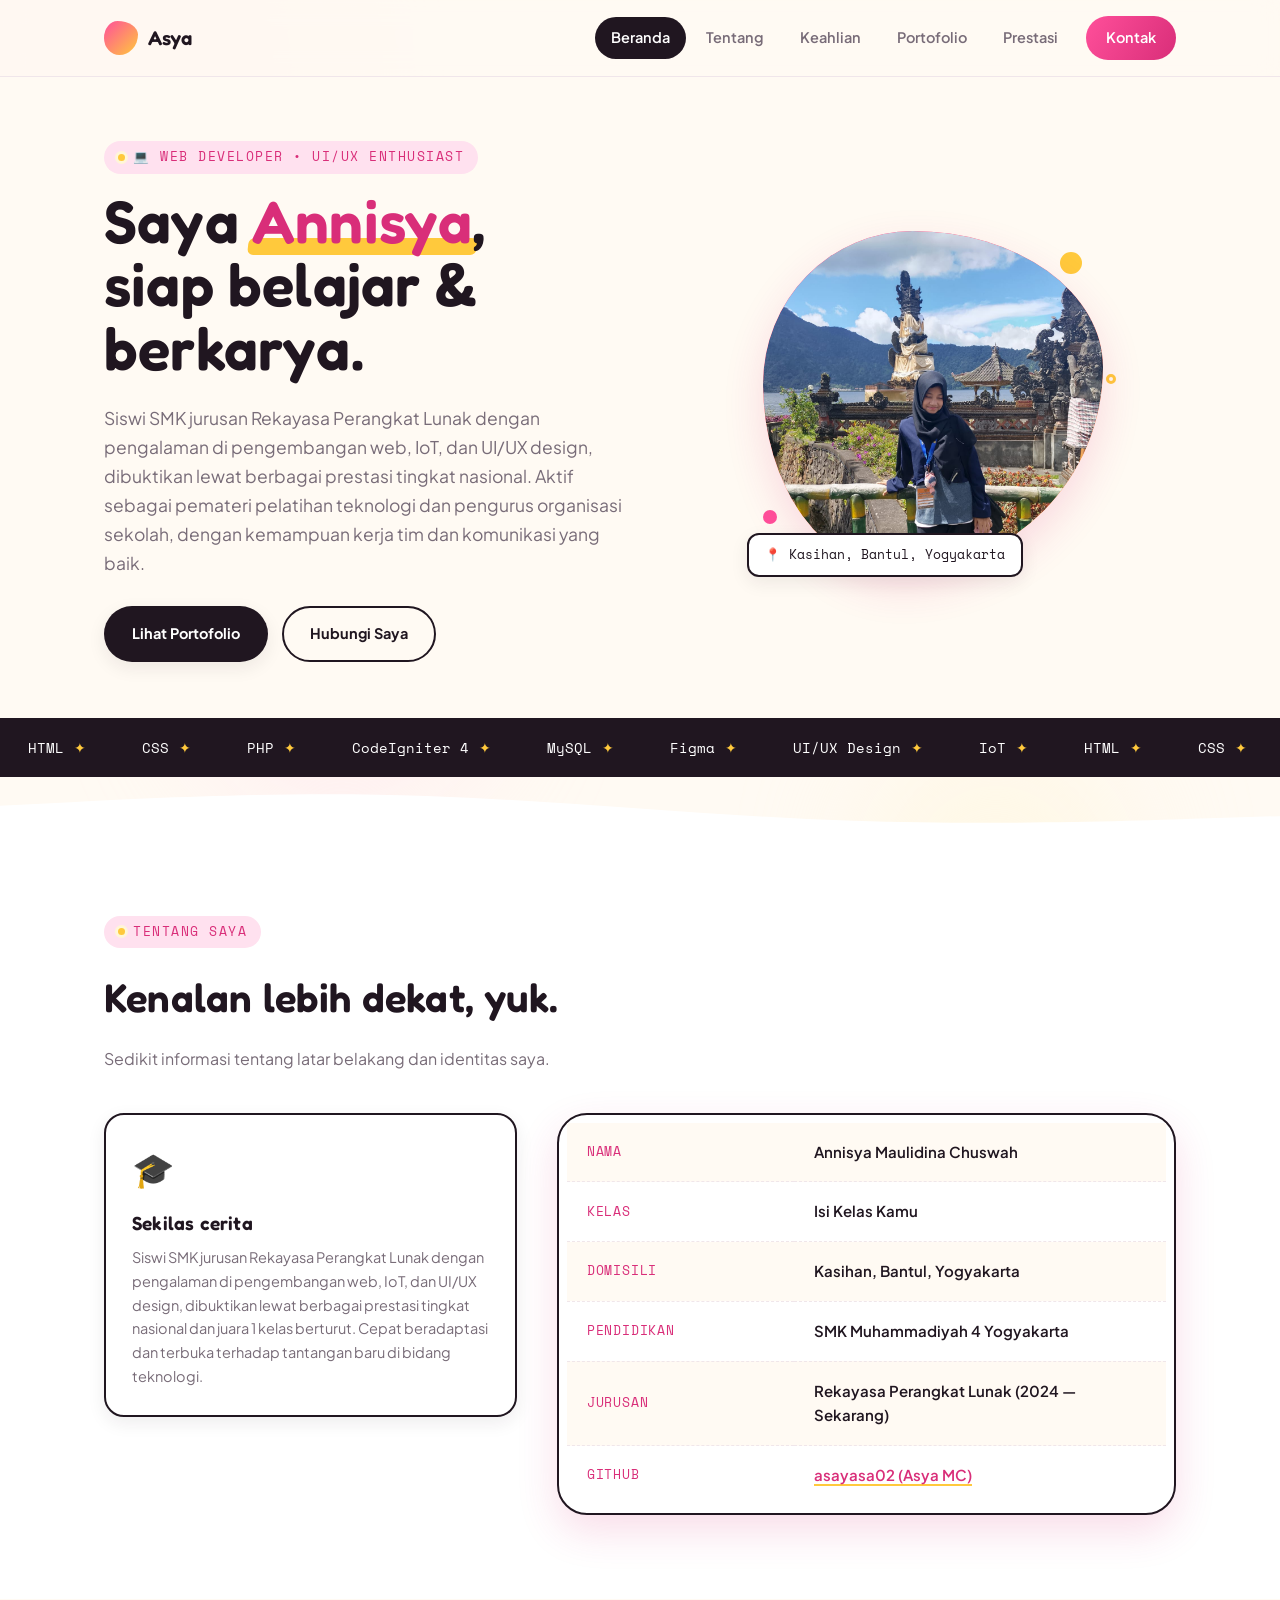
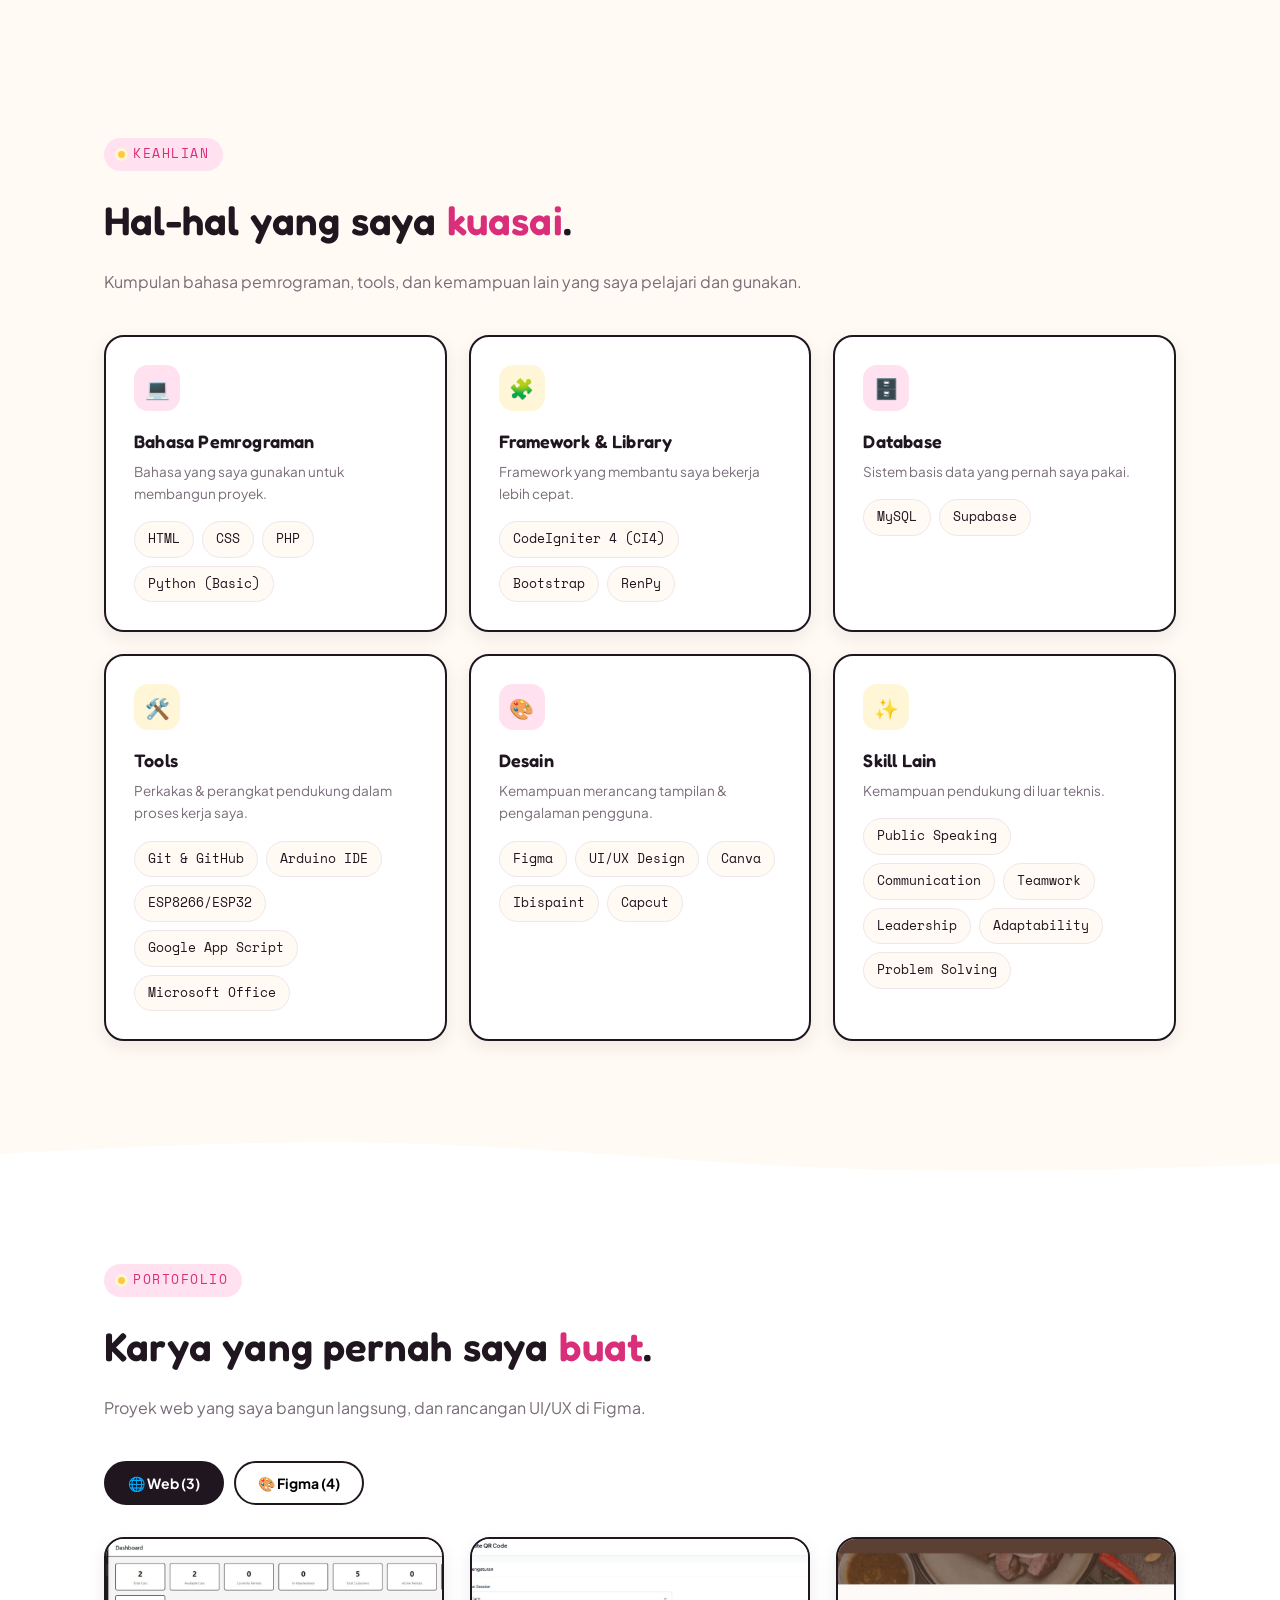
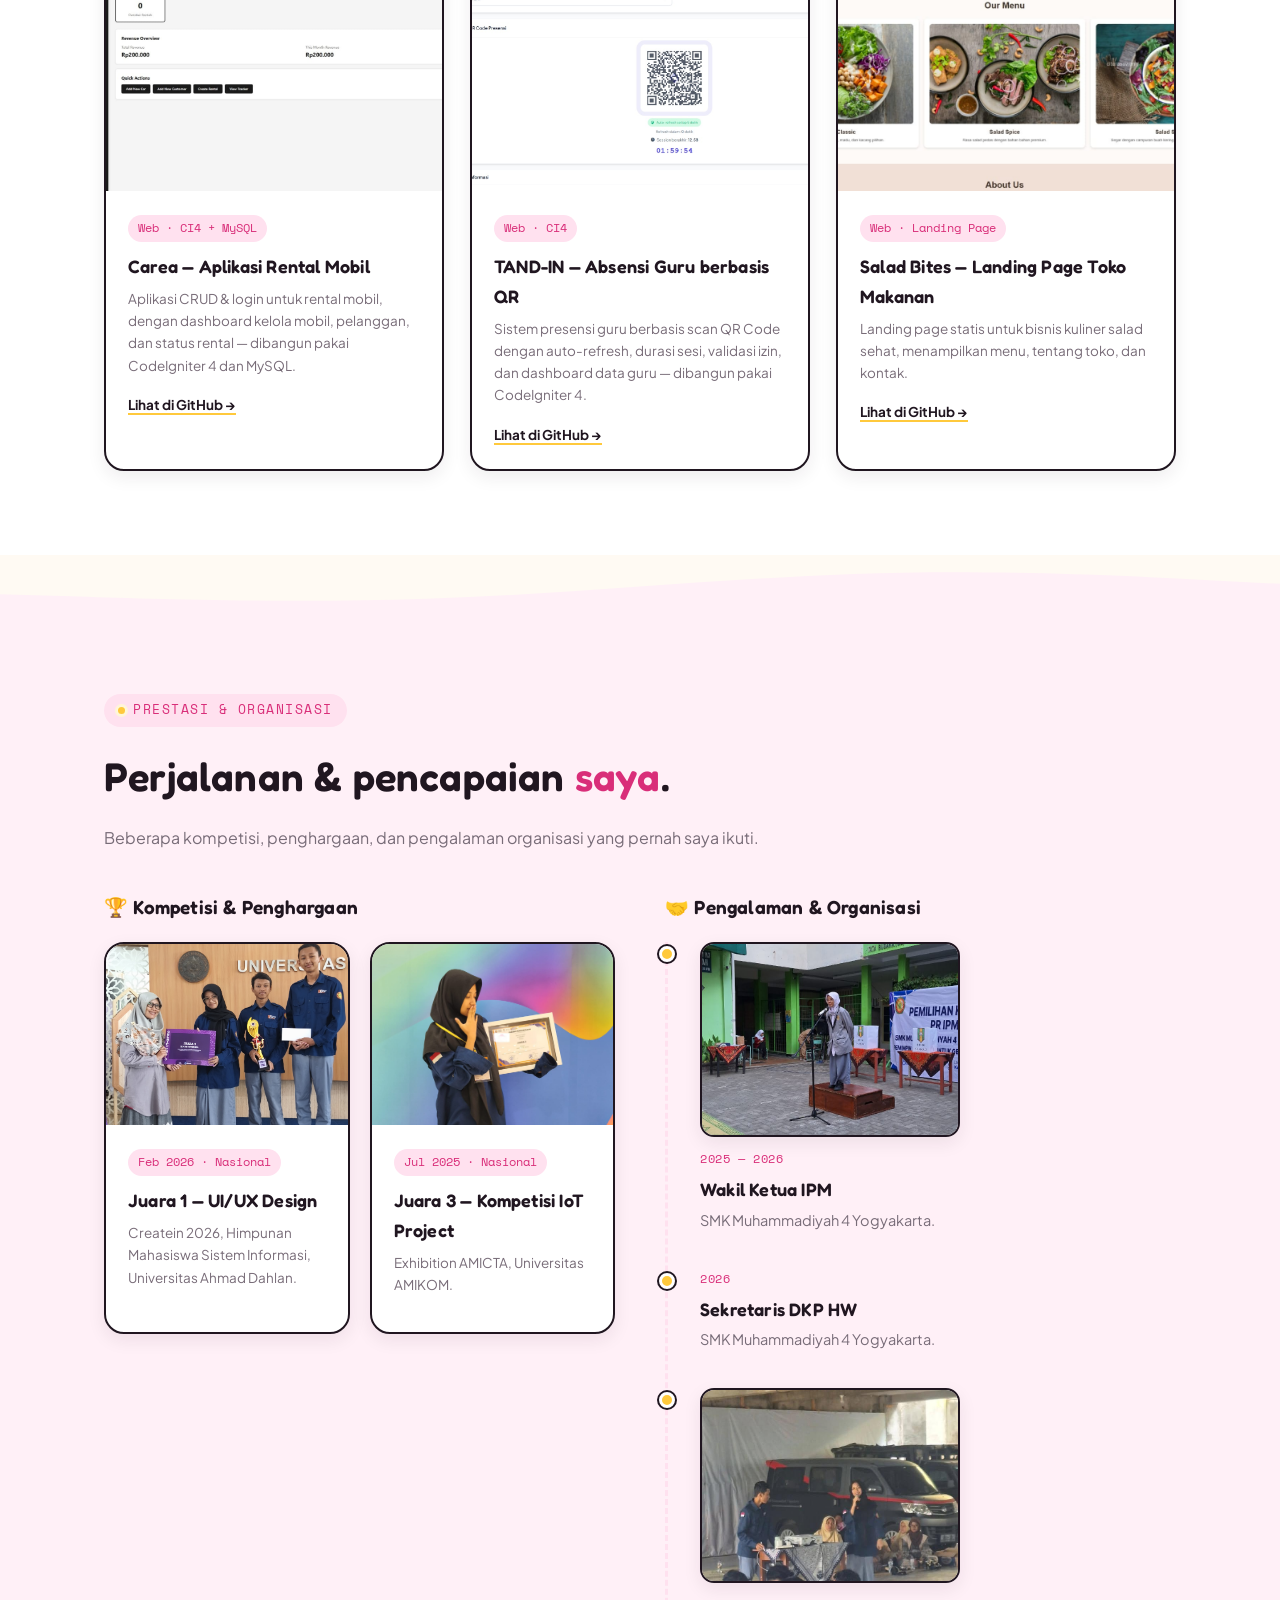
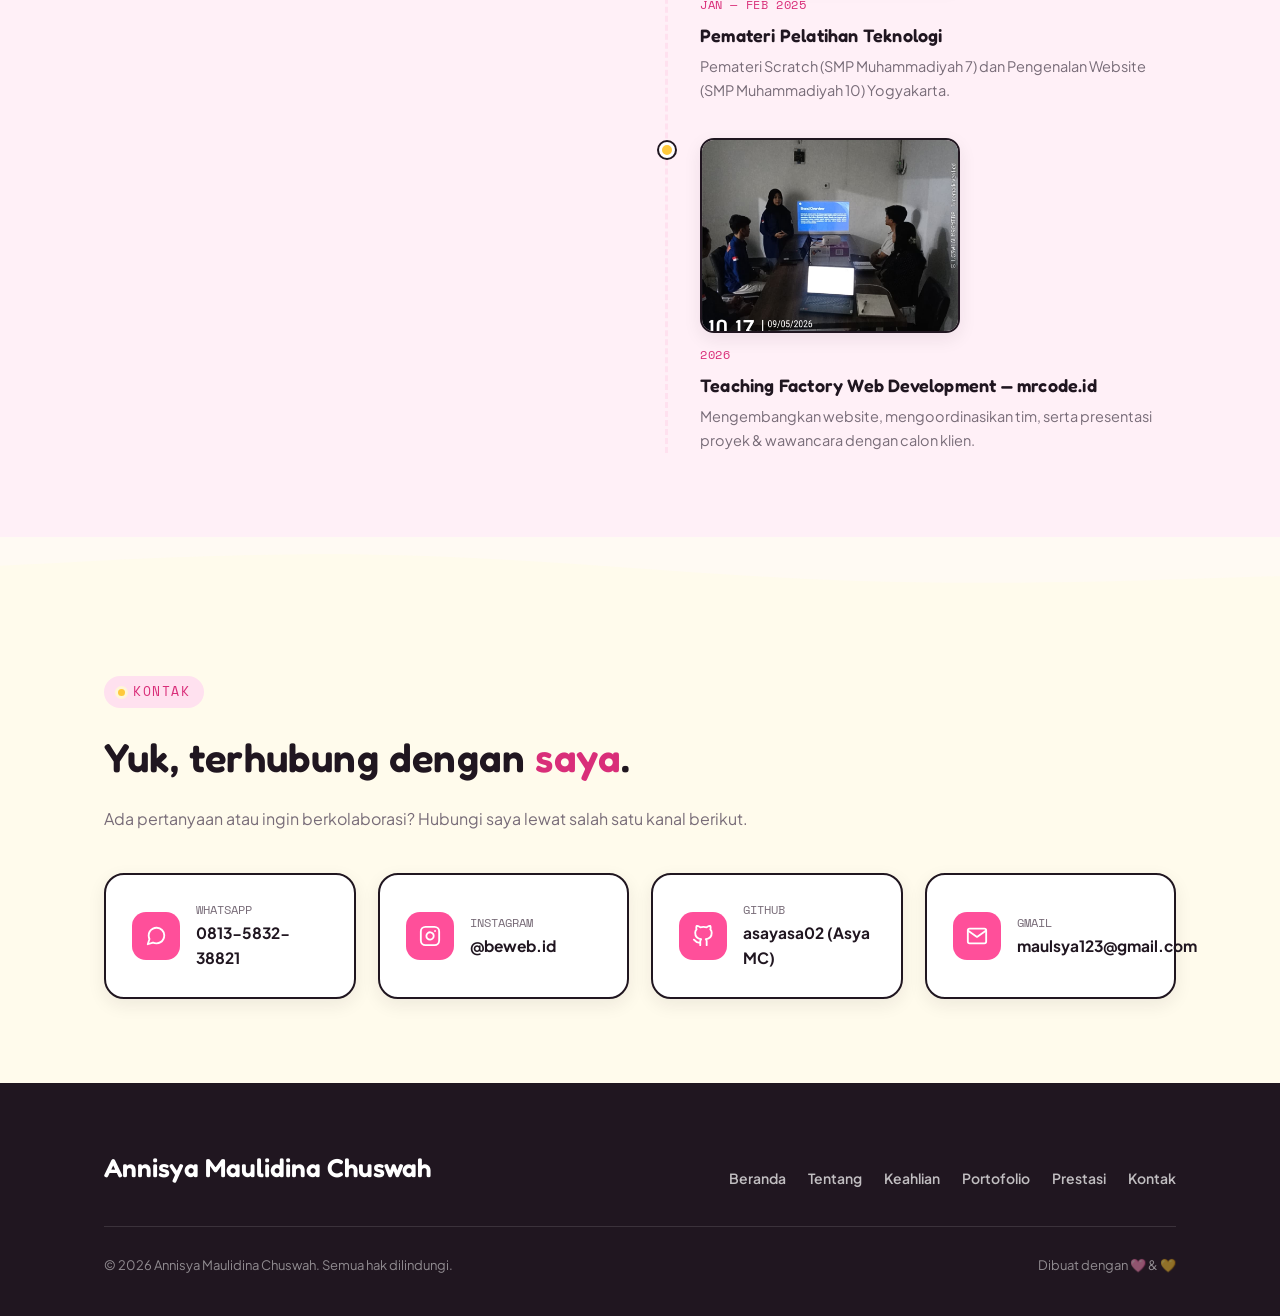
==== web-profil/index.html @ 980eb290 "upload file" ====
<!DOCTYPE html>
<html lang="id">
<head>
<meta charset="UTF-8">
<meta name="viewport" content="width=device-width, initial-scale=1.0">
<title>Annisya Maulidina Chuswah — Web Profil</title>
<meta name="description" content="Annisya Maulidina Chuswah — Siswi Rekayasa Perangkat Lunak, Web Developer & UI/UX Enthusiast.">
<link rel="preconnect" href="https://fonts.googleapis.com">
<link href="https://fonts.googleapis.com/css2?family=Fredoka:wght@500;600;700&family=Plus+Jakarta+Sans:wght@400;500;600;700;800&family=Space+Mono:wght@400;700&display=swap" rel="stylesheet">
<link rel="stylesheet" href="css/style.css">
</head>
<body>

<div class="scroll-progress" aria-hidden="true"></div>

<div class="blob-field" aria-hidden="true">
  <div class="blob b1"></div>
  <div class="blob b2"></div>
  <div class="blob b3"></div>
  <div class="blob b4"></div>
</div>

<!-- ===== NAVBAR ===== -->
<header class="navbar">
  <div class="wrap">
    <a href="#beranda" class="brand"><span class="dot"></span> Asya</a>
    <nav class="nav-links">
      <a href="#beranda">Beranda</a>
      <a href="#tentang">Tentang</a>
      <a href="#keahlian">Keahlian</a>
      <a href="#portofolio">Portofolio</a>
      <a href="#prestasi">Prestasi</a>
      <a href="#kontak" class="nav-cta">Kontak</a>
    </nav>
    <button class="nav-toggle" aria-label="Buka menu"><span></span></button>
  </div>
</header>

<!-- ===== HERO / BERANDA ===== -->
<section id="beranda" class="hero section-bg-cream">
  <div class="wrap">
    <div class="hero-text reveal">
      <span class="eyebrow">💻 Web Developer • UI/UX Enthusiast</span>
      <h1>Saya <span class="accent">Annisya</span>,<br>siap belajar &amp; berkarya.</h1>
      <p class="lead">
        Siswi SMK jurusan Rekayasa Perangkat Lunak dengan pengalaman di pengembangan web, IoT, dan UI/UX design,
        dibuktikan lewat berbagai prestasi tingkat nasional. Aktif sebagai pemateri pelatihan teknologi dan
        pengurus organisasi sekolah, dengan kemampuan kerja tim dan komunikasi yang baik.
      </p>
      <div class="hero-cta">
        <a href="#portofolio" class="btn btn-primary">Lihat Portofolio</a>
        <a href="#kontak" class="btn btn-outline">Hubungi Saya</a>
      </div>
    </div>

    <div class="hero-photo reveal">
      <div class="hero-dot d-1" aria-hidden="true"></div>
      <div class="hero-dot d-2" aria-hidden="true"></div>
      <div class="hero-dot d-3" aria-hidden="true"></div>
      <div class="photo-blob">
        <img src="assets/foto-profil.jpg" alt="Foto Annisya Maulidina Chuswah">
      </div>
      <div class="hero-tag">📍 Kasihan, Bantul, Yogyakarta</div>
    </div>
  </div>

  <div class="marquee" aria-hidden="true">
    <div class="marquee-track">
      <span>HTML</span><span>CSS</span><span>PHP</span><span>CodeIgniter 4</span><span>MySQL</span><span>Figma</span><span>UI/UX Design</span><span>IoT</span>
      <span>HTML</span><span>CSS</span><span>PHP</span><span>CodeIgniter 4</span><span>MySQL</span><span>Figma</span><span>UI/UX Design</span><span>IoT</span>
    </div>
  </div>
</section>

<div class="divider" aria-hidden="true">
  <svg viewBox="0 0 1440 60" preserveAspectRatio="none"><path d="M0,32L80,28C160,24,320,16,480,21.3C640,27,800,43,960,48C1120,53,1280,48,1360,45.3L1440,43V60H0Z" style="fill:var(--white)"></path></svg>
</div>

<!-- ===== TENTANG SAYA ===== -->
<section id="tentang" class="section-bg-white">
  <div class="wrap">
    <div class="section-head reveal">
      <span class="eyebrow">Tentang Saya</span>
      <h2>Kenalan lebih dekat, yuk.</h2>
      <p>Sedikit informasi tentang latar belakang dan identitas saya.</p>
    </div>

    <div class="about-grid">
      <div class="about-note reveal">
        <div class="big-emoji">🎓</div>
        <h3>Sekilas cerita</h3>
        <p>Siswi SMK jurusan Rekayasa Perangkat Lunak dengan pengalaman di pengembangan web, IoT, dan UI/UX design, dibuktikan lewat berbagai prestasi tingkat nasional dan juara 1 kelas berturut. Cepat beradaptasi dan terbuka terhadap tantangan baru di bidang teknologi.</p>
      </div>

      <div class="bio-card reveal d1">
        <table class="bio-table">
          <tbody>
            <tr><th>Nama</th><td>Annisya Maulidina Chuswah</td></tr>
            <tr><th>Kelas</th><td><!-- GANTI: kelas tidak ada di CV, isi sendiri ya --> Isi Kelas Kamu</td></tr>
            <tr><th>Domisili</th><td>Kasihan, Bantul, Yogyakarta</td></tr>
            <tr><th>Pendidikan</th><td>SMK Muhammadiyah 4 Yogyakarta</td></tr>
            <tr><th>Jurusan</th><td>Rekayasa Perangkat Lunak (2024 — Sekarang)</td></tr>
            <tr><th>GitHub</th><td><a href="https://github.com/asayasa02" target="_blank" rel="noopener">asayasa02 (Asya MC)</a></td></tr>
          </tbody>
        </table>
      </div>
    </div>
  </div>
</section>

<div class="divider" aria-hidden="true">
  <svg viewBox="0 0 1440 60" preserveAspectRatio="none"><path d="M0,43L80,45.3C160,48,320,53,480,48C640,43,800,27,960,21.3C1120,16,1280,24,1360,28L1440,32V60H0Z" style="fill:var(--cream)"></path></svg>
</div>

<!-- ===== KEAHLIAN ===== -->
<section id="keahlian" class="section-bg-cream">
  <div class="wrap">
    <div class="section-head reveal">
      <span class="eyebrow">Keahlian</span>
      <h2>Hal-hal yang saya <span style="color:var(--pink-dark)">kuasai</span>.</h2>
      <p>Kumpulan bahasa pemrograman, tools, dan kemampuan lain yang saya pelajari dan gunakan.</p>
    </div>

    <div class="skill-grid">
      <div class="skill-card reveal">
        <div class="icon">💻</div>
        <h3>Bahasa Pemrograman</h3>
        <p class="desc">Bahasa yang saya gunakan untuk membangun proyek.</p>
        <div class="pill-list">
          <span class="pill">HTML</span><span class="pill">CSS</span><span class="pill">PHP</span><span class="pill">Python (Basic)</span>
        </div>
      </div>

      <div class="skill-card reveal d1">
        <div class="icon">🧩</div>
        <h3>Framework &amp; Library</h3>
        <p class="desc">Framework yang membantu saya bekerja lebih cepat.</p>
        <div class="pill-list">
          <span class="pill">CodeIgniter 4 (CI4)</span><span class="pill">Bootstrap</span><span class="pill">RenPy</span>
        </div>
      </div>

      <div class="skill-card reveal d2">
        <div class="icon">🗄️</div>
        <h3>Database</h3>
        <p class="desc">Sistem basis data yang pernah saya pakai.</p>
        <div class="pill-list">
          <span class="pill">MySQL</span><span class="pill">Supabase</span>
        </div>
      </div>

      <div class="skill-card reveal">
        <div class="icon">🛠️</div>
        <h3>Tools</h3>
        <p class="desc">Perkakas &amp; perangkat pendukung dalam proses kerja saya.</p>
        <div class="pill-list">
          <span class="pill">Git &amp; GitHub</span><span class="pill">Arduino IDE</span><span class="pill">ESP8266/ESP32</span><span class="pill">Google App Script</span><span class="pill">Microsoft Office</span>
        </div>
      </div>

      <div class="skill-card reveal d1">
        <div class="icon">🎨</div>
        <h3>Desain</h3>
        <p class="desc">Kemampuan merancang tampilan &amp; pengalaman pengguna.</p>
        <div class="pill-list">
          <span class="pill">Figma</span><span class="pill">UI/UX Design</span><span class="pill">Canva</span><span class="pill">Ibispaint</span><span class="pill">Capcut</span>
        </div>
      </div>

      <div class="skill-card reveal d2">
        <div class="icon">✨</div>
        <h3>Skill Lain</h3>
        <p class="desc">Kemampuan pendukung di luar teknis.</p>
        <div class="pill-list">
          <span class="pill">Public Speaking</span><span class="pill">Communication</span><span class="pill">Teamwork</span><span class="pill">Leadership</span><span class="pill">Adaptability</span><span class="pill">Problem Solving</span>
        </div>
      </div>
    </div>
  </div>
</section>

<div class="divider" aria-hidden="true">
  <svg viewBox="0 0 1440 60" preserveAspectRatio="none"><path d="M0,32L80,28C160,24,320,16,480,21.3C640,27,800,43,960,48C1120,53,1280,48,1360,45.3L1440,43V60H0Z" style="fill:var(--white)"></path></svg>
</div>

<!-- ===== PORTOFOLIO ===== -->
<section id="portofolio" class="section-bg-white">
  <div class="wrap">
    <div class="section-head reveal">
      <span class="eyebrow">Portofolio</span>
      <h2>Karya yang pernah saya <span style="color:var(--pink-dark)">buat</span>.</h2>
      <p>Proyek web yang saya bangun langsung, dan rancangan UI/UX di Figma.</p>
    </div>

    <div class="tab-row reveal">
      <button class="tab-btn active" data-tab="web">🌐 Web (3)</button>
      <button class="tab-btn" data-tab="figma">🎨 Figma (4)</button>
    </div>

    <!-- ===== PANEL WEB ===== -->
    <div class="project-panel active" data-panel="web">

      <div class="project-card reveal">
        <div class="project-photo">
          <img src="assets/portfolio/web-carea.jpg" alt="Dashboard Carea - aplikasi rental mobil">
        </div>
        <div class="project-body">
          <span class="tag">Web · CI4 + MySQL</span>
          <h3>Carea — Aplikasi Rental Mobil</h3>
          <p>Aplikasi CRUD &amp; login untuk rental mobil, dengan dashboard kelola mobil, pelanggan, dan status rental — dibangun pakai CodeIgniter 4 dan MySQL.</p>
          <a class="project-link" href="https://github.com/asayasa02" target="_blank" rel="noopener">Lihat di GitHub →</a>
        </div>
      </div>

      <div class="project-card reveal d1">
        <div class="project-photo">
          <img src="assets/portfolio/web-absensi.jpg" alt="TAND-IN - aplikasi absensi guru berbasis QR Code">
        </div>
        <div class="project-body">
          <span class="tag">Web · CI4</span>
          <h3>TAND-IN — Absensi Guru berbasis QR</h3>
          <p>Sistem presensi guru berbasis scan QR Code dengan auto-refresh, durasi sesi, validasi izin, dan dashboard data guru — dibangun pakai CodeIgniter 4.</p>
          <a class="project-link" href="https://github.com/asayasa02" target="_blank" rel="noopener">Lihat di GitHub →</a>
        </div>
      </div>

      <div class="project-card reveal d2">
        <div class="project-photo">
          <img src="assets/portfolio/web-salad.jpg" alt="Salad Bites by Asya - landing page toko makanan">
        </div>
        <div class="project-body">
          <span class="tag">Web · Landing Page</span>
          <h3>Salad Bites — Landing Page Toko Makanan</h3>
          <p>Landing page statis untuk bisnis kuliner salad sehat, menampilkan menu, tentang toko, dan kontak.</p>
          <a class="project-link" href="https://github.com/asayasa02" target="_blank" rel="noopener">Lihat di GitHub →</a>
        </div>
      </div>

    </div>

    <!-- ===== PANEL FIGMA (tanpa foto, cukup link) ===== -->
    <div class="project-panel" data-panel="figma">
      <div class="figma-grid">

        <div class="figma-card reveal">
          <div class="fg-icon">🎨</div>
          <h3>KUISI — Aplikasi Belajar Siswa</h3>
          <p>Rancangan UI/UX aplikasi kuis &amp; belajar untuk siswa.</p>
          <a class="fg-link" href="https://www.figma.com/proto/i4Id1c3LNlRcHALEX3TPOu/Untitled?node-id=3-184&starting-point-node-id=3%3A184" target="_blank" rel="noopener">Buka di Figma →</a>
        </div>

        <div class="figma-card reveal d1">
          <div class="fg-icon">🎨</div>
          <h3>EMORA — Aplikasi Kesehatan Mental</h3>
          <p>Rancangan UI/UX aplikasi check-in mood &amp; kesehatan mental harian.</p>
          <a class="fg-link" href="https://www.figma.com/proto/XL8IzQrG4ZHBoLzYoeqRp2/Untitled?node-id=14-194&p=f&t=lbvCkOxBZZMB8vpm-1&scaling=scale-down&content-scaling=fixed&page-id=0%3A1&starting-point-node-id=14%3A289" target="_blank" rel="noopener">Buka di Figma →</a>
        </div>

        <div class="figma-card reveal d2">
          <div class="fg-icon">🎨</div>
          <h3>Login Page Carea</h3>
          <p>Rancangan UI/UX halaman login untuk aplikasi rental mobil Carea.</p>
          <a class="fg-link" href="https://www.figma.com/proto/L1nw4JGdxLi9UzaaYc4vxi/projek-2?node-id=1-2&starting-point-node-id=1%3A2&t=8j76P5lZPFDKivbJ-1" target="_blank" rel="noopener">Buka di Figma →</a>
        </div>

        <div class="figma-card reveal">
          <div class="fg-icon">🎨</div>
          <h3>Aplikasi Wisata Jogja</h3>
          <p>Rancangan UI/UX aplikasi turis wisata Yogyakarta.</p>
          <a class="fg-link" href="https://www.figma.com/proto/bNYLbgP5pJJDCC1ShFI112/APK_XPPLG_ANNISYAMAULIDINACHUSWAH?node-id=1-7&t=QEdFEJY5yVFhNCf1-1" target="_blank" rel="noopener">Buka di Figma →</a>
        </div>

      </div>
    </div>

  </div>
</section>

<div class="divider" aria-hidden="true">
  <svg viewBox="0 0 1440 60" preserveAspectRatio="none"><path d="M0,43L80,45.3C160,48,320,53,480,48C640,43,800,27,960,21.3C1120,16,1280,24,1360,28L1440,32V60H0Z" style="fill:var(--pink-tint)"></path></svg>
</div>

<!-- ===== PRESTASI & ORGANISASI ===== -->
<section id="prestasi" class="section-bg-pink">
  <div class="wrap">
    <div class="section-head reveal">
      <span class="eyebrow">Prestasi &amp; Organisasi</span>
      <h2>Perjalanan &amp; pencapaian <span style="color:var(--pink-dark)">saya</span>.</h2>
      <p>Beberapa kompetisi, penghargaan, dan pengalaman organisasi yang pernah saya ikuti.</p>
    </div>

    <div class="two-col">

      <div>
        <h3 class="reveal" style="font-size:19px;margin-bottom:20px;">🏆 Kompetisi &amp; Penghargaan</h3>

        <div class="project-panel active" style="display:grid; grid-template-columns:repeat(auto-fit,minmax(240px,1fr)); gap:20px;">
          <div class="project-card reveal">
            <div class="project-photo"><img src="assets/prestasi/juara1-uiux.jpg" alt="Juara 1 UI/UX Design Createin 2026"></div>
            <div class="project-body">
              <span class="tag">Feb 2026 · Nasional</span>
              <h3>Juara 1 — UI/UX Design</h3>
              <p>Createin 2026, Himpunan Mahasiswa Sistem Informasi, Universitas Ahmad Dahlan.</p>
            </div>
          </div>

          <div class="project-card reveal d1">
            <div class="project-photo"><img src="assets/prestasi/juara3-iot.jpg" alt="Juara 3 Kompetisi IoT Project Exhibition AMICTA"></div>
            <div class="project-body">
              <span class="tag">Jul 2025 · Nasional</span>
              <h3>Juara 3 — Kompetisi IoT Project</h3>
              <p>Exhibition AMICTA, Universitas AMIKOM.</p>
            </div>
          </div>

          <div class="project-card reveal d2">
            <div class="project-photo"><img src="assets/prestasi/top10-bmc.jpg" alt="Top 10 Business Model Canvas Website"></div>
            <div class="project-body">
              <span class="tag">Feb 2026 · Nasional</span>
              <h3>Top 10 — Business Model Canvas (BMC) Website</h3>
              <p>Politeknik Mitra Industri.</p>
            </div>
          </div>
        </div>

        <div class="prestasi-extra reveal">
          <strong>Juga pernah:</strong> Peserta LKS Web Development 2025 — Tingkat Daerah Istimewa Yogyakarta.
        </div>
      </div>

      <div>
        <h3 class="reveal" style="font-size:19px;margin-bottom:20px;">🤝 Pengalaman &amp; Organisasi</h3>
        <div class="timeline reveal">

          <div class="timeline-item">
            <img class="tl-photo" src="assets/organisasi/wakil-ketua-ipm.jpg" alt="Pidato kampanye calon Wakil Ketua IPM">
            <div class="when">2025 — 2026</div>
            <h3>Wakil Ketua IPM</h3>
            <p>SMK Muhammadiyah 4 Yogyakarta.</p>
          </div>

          <div class="timeline-item">
            <div class="when">2026</div>
            <h3>Sekretaris DKP HW</h3>
            <p>SMK Muhammadiyah 4 Yogyakarta.</p>
          </div>

          <div class="timeline-item">
            <img class="tl-photo" src="assets/organisasi/pemateri.jpg" alt="Menjadi pemateri pelatihan teknologi untuk siswa SMP">
            <div class="when">Jan — Feb 2025</div>
            <h3>Pemateri Pelatihan Teknologi</h3>
            <p>Pemateri Scratch (SMP Muhammadiyah 7) dan Pengenalan Website (SMP Muhammadiyah 10) Yogyakarta.</p>
          </div>

          <div class="timeline-item">
            <img class="tl-photo" src="assets/organisasi/teaching-factory.jpg" alt="Presentasi proyek Teaching Factory ke calon klien">
            <div class="when">2026</div>
            <h3>Teaching Factory Web Development — mrcode.id</h3>
            <p>Mengembangkan website, mengoordinasikan tim, serta presentasi proyek &amp; wawancara dengan calon klien.</p>
          </div>

        </div>
      </div>

    </div>
  </div>
</section>

<div class="divider" aria-hidden="true">
  <svg viewBox="0 0 1440 60" preserveAspectRatio="none"><path d="M0,32L80,28C160,24,320,16,480,21.3C640,27,800,43,960,48C1120,53,1280,48,1360,45.3L1440,43V60H0Z" style="fill:var(--yellow-tint)"></path></svg>
</div>

<!-- ===== KONTAK ===== -->
<section id="kontak" class="section-bg-yellow">
  <div class="wrap">
    <div class="section-head reveal">
      <span class="eyebrow">Kontak</span>
      <h2>Yuk, terhubung dengan <span style="color:var(--pink-dark)">saya</span>.</h2>
      <p>Ada pertanyaan atau ingin berkolaborasi? Hubungi saya lewat salah satu kanal berikut.</p>
    </div>

    <div class="contact-grid">
      <!-- CATATAN: nomor WA di CV (00813583238821) kelihatannya kelebihan 1 digit, cek & sesuaikan ya -->
      <a class="contact-card reveal" href="https://wa.me/62813583238821" target="_blank" rel="noopener">
        <div class="icon"><svg width="22" height="22" viewBox="0 0 24 24" fill="none" stroke="currentColor" stroke-width="2" stroke-linecap="round" stroke-linejoin="round"><path d="M21 11.5a8.38 8.38 0 0 1-.9 3.8 8.5 8.5 0 0 1-7.6 4.7 8.38 8.38 0 0 1-3.8-.9L3 21l1.9-5.7a8.38 8.38 0 0 1-.9-3.8 8.5 8.5 0 0 1 4.7-7.6 8.38 8.38 0 0 1 3.8-.9h.5a8.48 8.48 0 0 1 8 8v.5z"></path></svg></div>
        <div><div class="label">WhatsApp</div><div class="value">0813-5832-38821</div></div>
      </a>

      <a class="contact-card reveal d1" href="https://instagram.com/beweb.id" target="_blank" rel="noopener">
        <div class="icon"><svg width="22" height="22" viewBox="0 0 24 24" fill="none" stroke="currentColor" stroke-width="2" stroke-linecap="round" stroke-linejoin="round"><rect x="2" y="2" width="20" height="20" rx="5"></rect><path d="M16 11.37A4 4 0 1 1 12.63 8 4 4 0 0 1 16 11.37z"></path><line x1="17.5" y1="6.5" x2="17.5" y2="6.5"></line></svg></div>
        <div><div class="label">Instagram</div><div class="value">@beweb.id</div></div>
      </a>

      <a class="contact-card reveal d2" href="https://github.com/asayasa02" target="_blank" rel="noopener">
        <div class="icon"><svg width="22" height="22" viewBox="0 0 24 24" fill="none" stroke="currentColor" stroke-width="2" stroke-linecap="round" stroke-linejoin="round"><path d="M9 19c-5 1.5-5-2.5-7-3m14 6v-3.87a3.37 3.37 0 0 0-.94-2.61c3.14-.35 6.44-1.54 6.44-7A5.44 5.44 0 0 0 20 4.77 5.07 5.07 0 0 0 19.91 1S18.73.65 16 2.48a13.38 13.38 0 0 0-7 0C6.27.65 5.09 1 5.09 1A5.07 5.07 0 0 0 5 4.77a5.44 5.44 0 0 0-1.5 3.78c0 5.42 3.3 6.61 6.44 7A3.37 3.37 0 0 0 9 18.13V22"></path></svg></div>
        <div><div class="label">GitHub</div><div class="value">asayasa02 (Asya MC)</div></div>
      </a>

      <a class="contact-card reveal" href="mailto:maulsya123@gmail.com">
        <div class="icon"><svg width="22" height="22" viewBox="0 0 24 24" fill="none" stroke="currentColor" stroke-width="2" stroke-linecap="round" stroke-linejoin="round"><path d="M4 4h16c1.1 0 2 .9 2 2v12c0 1.1-.9 2-2 2H4c-1.1 0-2-.9-2-2V6c0-1.1.9-2 2-2z"></path><polyline points="22,6 12,13 2,6"></polyline></svg></div>
        <div><div class="label">Gmail</div><div class="value">maulsya123@gmail.com</div></div>
      </a>
    </div>
  </div>
</section>

<!-- ===== FOOTER GELAP ===== -->
<footer class="site-footer section-bg-dark">
  <div class="wrap">
    <div class="footer-top">
      <div class="footer-brand">Annisya Maulidina Chuswah</div>
      <nav class="footer-links">
        <a href="#beranda">Beranda</a>
        <a href="#tentang">Tentang</a>
        <a href="#keahlian">Keahlian</a>
        <a href="#portofolio">Portofolio</a>
        <a href="#prestasi">Prestasi</a>
        <a href="#kontak">Kontak</a>
      </nav>
    </div>
    <div class="footer-bottom">
      <span>&copy; <span id="year"></span> Annisya Maulidina Chuswah. Semua hak dilindungi.</span>
      <span>Dibuat dengan 🩷 &amp; 💛</span>
    </div>
  </div>
</footer>

<button class="back-top" aria-label="Kembali ke atas">
  <svg width="18" height="18" viewBox="0 0 24 24" fill="none" stroke="currentColor" stroke-width="2.5" stroke-linecap="round" stroke-linejoin="round"><line x1="12" y1="19" x2="12" y2="5"></line><polyline points="5 12 12 5 19 12"></polyline></svg>
</button>

<script src="js/script.js"></script>
<script>document.getElementById("year").textContent = new Date().getFullYear();</script>
</body>
</html>
---- web-profil/css/style.css ----
/* ============================================================
   WEB PROFIL — LANDING PAGE — style.css
   Palet   : putih hangat, pink, kuning (kontras & ceria)
   Font    : Fredoka (judul) + Plus Jakarta Sans (isi) + Space Mono (label)
   ============================================================ */

/* ---------- 1. DESIGN TOKENS ---------- */
:root{
  --white:        #ffffff;
  --cream:        #fffaf3;

  --ink:          #201620;
  --ink-soft:     #786c78;

  --pink:         #ff4f9a;
  --pink-dark:    #d92e79;
  --pink-soft:    #ffe1ef;
  --pink-tint:    #fff0f7;

  --yellow:       #ffc93c;
  --yellow-dark:  #e0a800;
  --yellow-soft:  #fff6d8;
  --yellow-tint:  #fffbec;

  --line:         #f0e6ea;
  --shadow:       0 16px 40px rgba(217, 46, 121, .16);
  --shadow-sm:    0 6px 18px rgba(32, 22, 32, .08);
  --radius-lg:    30px;
  --radius-md:    20px;
  --radius-sm:    12px;

  --font-display: "Fredoka", system-ui, sans-serif;
  --font-body:    "Plus Jakarta Sans", system-ui, sans-serif;
  --font-mono:    "Space Mono", monospace;

  --maxw: 1120px;
}

/* ---------- 2. RESET DASAR ---------- */
*, *::before, *::after{ box-sizing: border-box; }
html{ scroll-behavior: smooth; scroll-padding-top: 88px; }
body{
  margin: 0;
  background: var(--cream);
  color: var(--ink);
  font-family: var(--font-body);
  font-size: 16px;
  line-height: 1.65;
  -webkit-font-smoothing: antialiased;
  overflow-x: hidden;
}
img{ max-width: 100%; display: block; }
a{ color: inherit; text-decoration: none; }
ul{ margin: 0; padding: 0; list-style: none; }
h1,h2,h3,h4{
  font-family: var(--font-display);
  font-weight: 600;
  margin: 0 0 .4em;
  letter-spacing: .2px;
}
p{ margin: 0 0 1em; }
button{ font-family: inherit; cursor: pointer; }

:focus-visible{
  outline: 3px solid var(--pink-dark);
  outline-offset: 3px;
  border-radius: 6px;
}

.wrap{
  max-width: var(--maxw);
  margin: 0 auto;
  padding: 0 24px;
  position: relative;
}

.eyebrow{
  display: inline-flex;
  align-items: center;
  gap: 8px;
  font-family: var(--font-mono);
  font-size: 12.5px;
  letter-spacing: 1.5px;
  text-transform: uppercase;
  color: var(--pink-dark);
  background: var(--pink-soft);
  padding: 6px 14px;
  border-radius: 999px;
  margin-bottom: 16px;
}
.eyebrow::before{
  content: "";
  width: 7px; height: 7px;
  border-radius: 50%;
  background: var(--yellow);
  box-shadow: 0 0 0 3px var(--yellow-soft);
}
.eyebrow.on-dark{ background: rgba(255,255,255,.1); color: var(--yellow); }
.eyebrow.on-dark::before{ box-shadow: 0 0 0 3px rgba(255,201,60,.25); }

/* ---------- 3. SCROLL PROGRESS ---------- */
.scroll-progress{
  position: fixed;
  top: 0; left: 0;
  height: 3px;
  width: 0%;
  background: linear-gradient(90deg, var(--pink), var(--yellow));
  z-index: 100;
  transition: width .1s linear;
}

/* ---------- 4. BACKGROUND BLOB (dekorasi ambient) ---------- */
.blob-field{
  position: fixed;
  inset: 0;
  z-index: -1;
  overflow: hidden;
  pointer-events: none;
}
.blob{
  position: absolute;
  border-radius: 50%;
  filter: blur(64px);
  opacity: .5;
  animation: drift 24s ease-in-out infinite;
}
.blob.b1{ width: 420px; height: 420px; background: var(--pink-soft); top: -140px; left: -110px; animation-duration: 27s; }
.blob.b2{ width: 340px; height: 340px; background: var(--yellow-soft); top: 30%; right: -150px; animation-duration: 31s; animation-delay: -6s; }
.blob.b3{ width: 300px; height: 300px; background: var(--pink-soft); bottom: 10%; left: 15%; animation-duration: 25s; animation-delay: -12s; }
.blob.b4{ width: 260px; height: 260px; background: var(--yellow-soft); bottom: -100px; right: 12%; animation-duration: 29s; animation-delay: -3s; }

@keyframes drift{
  0%,100%{ transform: translate(0,0) scale(1); }
  33%{ transform: translate(30px,-40px) scale(1.08); }
  66%{ transform: translate(-25px,25px) scale(.95); }
}

/* ---------- 5. NAVBAR ---------- */
.navbar{
  position: sticky;
  top: 0;
  z-index: 50;
  background: rgba(255,250,243,.86);
  backdrop-filter: blur(12px);
  border-bottom: 1px solid var(--line);
}
.navbar .wrap{
  display: flex;
  align-items: center;
  justify-content: space-between;
  height: 76px;
}
.brand{
  display: flex;
  align-items: center;
  gap: 10px;
  font-family: var(--font-display);
  font-weight: 600;
  font-size: 20px;
}
.brand .dot{
  width: 34px; height: 34px;
  border-radius: 40% 60% 55% 45% / 50% 40% 60% 50%;
  background: linear-gradient(135deg, var(--pink), var(--yellow));
  animation: wiggle 6s ease-in-out infinite;
  flex-shrink: 0;
}
@keyframes wiggle{
  0%,100%{ border-radius: 40% 60% 55% 45% / 50% 40% 60% 50%; }
  50%{ border-radius: 55% 45% 40% 60% / 45% 55% 45% 55%; }
}

.nav-links{
  display: flex;
  align-items: center;
  gap: 4px;
}
.nav-links a{
  font-size: 14.5px;
  font-weight: 600;
  padding: 9px 16px;
  border-radius: 999px;
  color: var(--ink-soft);
  transition: background .2s, color .2s;
  white-space: nowrap;
}
.nav-links a:hover{ background: var(--pink-soft); color: var(--pink-dark); }
.nav-links a.active{ background: var(--ink); color: var(--white); }

.nav-cta{
  display: inline-flex;
  margin-left: 8px;
  padding: 10px 20px !important;
  background: linear-gradient(120deg, var(--pink), var(--pink-dark)) !important;
  color: var(--white) !important;
}
.nav-cta:hover{ background: var(--ink) !important; color: var(--white) !important; }

.nav-toggle{
  display: none;
  width: 42px; height: 42px;
  border: none;
  background: var(--pink-soft);
  border-radius: 12px;
  align-items: center;
  justify-content: center;
}
.nav-toggle span, .nav-toggle span::before, .nav-toggle span::after{
  content: "";
  display: block;
  width: 18px; height: 2px;
  background: var(--pink-dark);
  position: relative;
  transition: transform .25s, opacity .25s;
}
.nav-toggle span::before{ position:absolute; top:-6px; }
.nav-toggle span::after{ position:absolute; top:6px; }
.nav-toggle.open span{ background: transparent; }
.nav-toggle.open span::before{ top:0; transform: rotate(45deg); }
.nav-toggle.open span::after{ top:0; transform: rotate(-45deg); }

/* ---------- 6. SECTION WRAPPERS & BACKGROUND RHYTHM ---------- */
.section-bg-cream{ background: var(--cream); }
.section-bg-white{ background: var(--white); }
.section-bg-pink{ background: var(--pink-tint); }
.section-bg-yellow{ background: var(--yellow-tint); }
.section-bg-dark{ background: var(--ink); color: var(--white); }

section{ padding: 84px 0; position: relative; }
.section-head{ margin-bottom: 40px; max-width: 60ch; }
.section-head h2{ font-size: clamp(28px, 3.8vw, 40px); }
.section-head p{ color: var(--ink-soft); font-size: 16px; }
.section-bg-dark .section-head p{ color: rgba(255,255,255,.65); }

.reveal{
  opacity: 0;
  transform: translateY(26px);
  transition: opacity .65s cubic-bezier(.2,.8,.2,1), transform .65s cubic-bezier(.2,.8,.2,1);
}
.reveal.in-view{ opacity: 1; transform: translateY(0); }
.reveal.d1{ transition-delay: .08s; }
.reveal.d2{ transition-delay: .16s; }
.reveal.d3{ transition-delay: .24s; }

/* ---------- 7. WAVE DIVIDER ---------- */
.divider{ line-height: 0; display: block; margin-top: -1px; }
.divider svg{ width: 100%; height: 56px; display: block; }

/* ---------- 8. HERO ---------- */
.hero{ padding: 64px 0 0; overflow: hidden; }
.hero .wrap{
  display: grid;
  grid-template-columns: 1.05fr .95fr;
  gap: 48px;
  align-items: center;
  padding-bottom: 56px;
}
.hero h1{
  font-size: clamp(36px, 5.6vw, 60px);
  line-height: 1.06;
}
.hero h1 .accent{
  position: relative;
  color: var(--pink-dark);
  white-space: nowrap;
}
.hero h1 .accent::after{
  content: "";
  position: absolute;
  left: -2%; right: -2%; bottom: 2px;
  height: .28em;
  background: var(--yellow);
  z-index: -1;
  border-radius: 6px;
  transform: skewX(-6deg);
}
.hero .lead{
  font-size: 17.5px;
  color: var(--ink-soft);
  max-width: 48ch;
}
.hero-cta{
  display: flex;
  gap: 14px;
  margin-top: 28px;
  flex-wrap: wrap;
}

.btn{
  display: inline-flex;
  align-items: center;
  gap: 8px;
  padding: 14px 26px;
  border-radius: 999px;
  font-weight: 700;
  font-size: 14.5px;
  border: 2px solid transparent;
  transition: transform .18s, box-shadow .18s, background .18s;
}
.btn:hover{ transform: translateY(-3px); }
.btn-primary{
  background: var(--ink);
  color: var(--white);
  box-shadow: var(--shadow-sm);
}
.btn-primary:hover{ box-shadow: var(--shadow); }
.btn-outline{
  border-color: var(--ink);
  color: var(--ink);
  background: transparent;
}
.btn-outline:hover{ background: var(--ink); color: var(--white); }
.btn-light{
  background: var(--white);
  color: var(--ink);
}

.hero-photo{ position: relative; justify-self: center; }
.photo-blob{
  width: min(340px, 82vw);
  aspect-ratio: 1;
  border-radius: 44% 56% 60% 40% / 45% 40% 60% 55%;
  background: linear-gradient(155deg, var(--pink), var(--yellow) 130%);
  display: flex;
  align-items: center;
  justify-content: center;
  animation: wiggle 9s ease-in-out infinite;
  box-shadow: var(--shadow);
  overflow: hidden;
  position: relative;
}
.photo-blob img{ width: 100%; height: 100%; object-fit: cover; border-radius: inherit; }
.photo-blob .placeholder-text{
  font-family: var(--font-mono);
  font-size: 12.5px;
  color: rgba(255,255,255,.92);
  text-align: center;
  padding: 20px;
}
.hero-tag{
  position: absolute;
  bottom: -6px;
  left: -16px;
  background: var(--white);
  border: 2px solid var(--ink);
  border-radius: var(--radius-sm);
  padding: 10px 16px;
  font-family: var(--font-mono);
  font-size: 12.5px;
  box-shadow: var(--shadow-sm);
}
.hero-dot{
  position: absolute;
  border-radius: 50%;
  z-index: -1;
}
.hero-dot.d-1{ width: 22px; height: 22px; background: var(--yellow); top: 6%; right: 6%; animation: bob 5s ease-in-out infinite; }
.hero-dot.d-2{ width: 14px; height: 14px; background: var(--pink); bottom: 14%; left: 0; animation: bob 6s ease-in-out infinite -2s; }
.hero-dot.d-3{ width: 10px; height: 10px; border: 3px solid var(--yellow); background: transparent; top: 42%; right: -4%; animation: bob 4.5s ease-in-out infinite -1s; }
@keyframes bob{
  0%,100%{ transform: translateY(0); }
  50%{ transform: translateY(-14px); }
}

/* ---------- 9. MARQUEE (skill strip di hero) ---------- */
.marquee{
  border-top: 2px solid var(--ink);
  border-bottom: 2px solid var(--ink);
  background: var(--ink);
  overflow: hidden;
  white-space: nowrap;
}
.marquee-track{
  display: inline-flex;
  animation: scroll-left 26s linear infinite;
  padding: 16px 0;
}
.marquee-track span{
  font-family: var(--font-mono);
  font-size: 14px;
  color: var(--white);
  padding: 0 28px;
  display: inline-flex;
  align-items: center;
  gap: 10px;
}
.marquee-track span::after{ content: "✦"; color: var(--yellow); }
@keyframes scroll-left{
  from{ transform: translateX(0); }
  to{ transform: translateX(-50%); }
}

/* ---------- 10. TENTANG / BIODATA ---------- */
.about-grid{
  display: grid;
  grid-template-columns: .8fr 1.2fr;
  gap: 40px;
  align-items: start;
}
.about-note{
  background: var(--white);
  border: 2px solid var(--ink);
  border-radius: var(--radius-md);
  padding: 26px;
  box-shadow: var(--shadow-sm);
}
.about-note .big-emoji{ font-size: 34px; margin-bottom: 10px; }
.about-note h3{ font-size: 19px; }
.about-note p{ font-size: 14.5px; color: var(--ink-soft); margin-bottom: 0; }

.bio-card{
  background: var(--white);
  border: 2px solid var(--ink);
  border-radius: var(--radius-lg);
  padding: 8px;
  box-shadow: var(--shadow);
}
.bio-table{ width: 100%; border-collapse: collapse; }
.bio-table tr{ border-bottom: 1px dashed var(--line); }
.bio-table tr:last-child{ border-bottom: none; }
.bio-table th, .bio-table td{ text-align: left; padding: 17px 20px; font-size: 15px; }
.bio-table th{
  width: 38%;
  font-family: var(--font-mono);
  font-weight: 400;
  color: var(--pink-dark);
  text-transform: uppercase;
  font-size: 12.5px;
  letter-spacing: .8px;
}
.bio-table td{ font-weight: 600; }
.bio-table td a{ color: var(--pink-dark); border-bottom: 2px solid var(--yellow); }
.bio-table tr:nth-child(odd){ background: var(--cream); }

/* ---------- 11. SKILLS ---------- */
.skill-grid{
  display: grid;
  grid-template-columns: repeat(auto-fit, minmax(280px, 1fr));
  gap: 22px;
}
.skill-card{
  background: var(--white);
  border-radius: var(--radius-md);
  padding: 28px;
  border: 2px solid var(--ink);
  box-shadow: var(--shadow-sm);
  transition: transform .22s, box-shadow .22s;
}
.skill-card:hover{ transform: translateY(-6px); box-shadow: var(--shadow); }
.skill-card .icon{
  width: 46px; height: 46px;
  border-radius: 14px;
  display: flex; align-items: center; justify-content: center;
  margin-bottom: 16px;
  font-size: 20px;
}
.skill-card:nth-child(6n+1) .icon{ background: var(--pink-soft); }
.skill-card:nth-child(6n+2) .icon{ background: var(--yellow-soft); }
.skill-card:nth-child(6n+3) .icon{ background: var(--pink-soft); }
.skill-card:nth-child(6n+4) .icon{ background: var(--yellow-soft); }
.skill-card:nth-child(6n+5) .icon{ background: var(--pink-soft); }
.skill-card:nth-child(6n+6) .icon{ background: var(--yellow-soft); }
.skill-card h3{ font-size: 18px; margin-bottom: 4px; }
.skill-card .desc{ font-size: 13.5px; color: var(--ink-soft); margin-bottom: 16px; }

.pill-list{ display: flex; flex-wrap: wrap; gap: 8px; }
.pill{
  font-family: var(--font-mono);
  font-size: 12.5px;
  padding: 7px 13px;
  border-radius: 999px;
  background: var(--cream);
  border: 1.5px solid var(--line);
}

/* ---------- 12. PORTOFOLIO ---------- */
.tab-row{ display: flex; gap: 10px; margin-bottom: 32px; flex-wrap: wrap; }
.tab-btn{
  border: 2px solid var(--ink);
  background: var(--white);
  padding: 11px 22px;
  border-radius: 999px;
  font-weight: 700;
  font-size: 14px;
  transition: background .2s, color .2s;
}
.tab-btn.active{ background: var(--ink); color: var(--white); }

.project-panel{ display: none; }
.project-panel.active{
  display: grid;
  grid-template-columns: repeat(auto-fit, minmax(280px, 1fr));
  gap: 26px;
}
.project-card{
  background: var(--white);
  border-radius: var(--radius-md);
  overflow: hidden;
  border: 2px solid var(--ink);
  box-shadow: var(--shadow-sm);
  transition: transform .22s, box-shadow .22s;
}
.project-card:hover{ transform: translateY(-6px) rotate(-.4deg); box-shadow: var(--shadow); }
.project-photo{
  aspect-ratio: 4/3;
  background: repeating-linear-gradient(135deg, var(--pink-soft), var(--pink-soft) 12px, var(--yellow-soft) 12px, var(--yellow-soft) 24px);
  display: flex;
  align-items: center;
  justify-content: center;
  position: relative;
  overflow: hidden;
}
.project-photo img{ width: 100%; height: 100%; object-fit: cover; }
.project-photo .ph-label{
  font-family: var(--font-mono);
  font-size: 12px;
  background: rgba(32,22,32,.75);
  color: var(--white);
  padding: 8px 14px;
  border-radius: 999px;
}
.project-body{ padding: 22px; }
.project-body .tag{
  display: inline-block;
  font-family: var(--font-mono);
  font-size: 11.5px;
  color: var(--pink-dark);
  background: var(--pink-soft);
  padding: 4px 10px;
  border-radius: 999px;
  margin-bottom: 10px;
}
.project-body h3{ font-size: 18px; margin-bottom: 6px; }
.project-body p{ font-size: 13.5px; color: var(--ink-soft); margin-bottom: 14px; }
.project-link{ font-size: 13.5px; font-weight: 700; color: var(--ink); border-bottom: 2px solid var(--yellow); }

/* ---------- 13. PRESTASI / ORGANISASI (timeline) ---------- */
.two-col{ display: grid; grid-template-columns: 1fr 1fr; gap: 50px; }
.timeline{ position: relative; padding-left: 32px; border-left: 3px dashed var(--pink-soft); }
.timeline-item{ position: relative; padding-bottom: 36px; }
.timeline-item:last-child{ padding-bottom: 0; }
.timeline-item::before{
  content: "";
  position: absolute;
  left: -41px; top: 4px;
  width: 16px; height: 16px;
  border-radius: 50%;
  background: var(--yellow);
  border: 3px solid var(--white);
  box-shadow: 0 0 0 2px var(--ink);
}
.timeline-item .when{
  font-family: var(--font-mono);
  font-size: 12px;
  color: var(--pink-dark);
  text-transform: uppercase;
  letter-spacing: .6px;
}
.timeline-item h3{ font-size: 18px; margin: 6px 0 4px; }
.timeline-item p{ color: var(--ink-soft); font-size: 14.5px; margin-bottom: 0; }
.timeline-thumb{
  display: block;
  width: 100%;
  max-width: 230px;
  aspect-ratio: 4/3;
  object-fit: cover;
  border-radius: 14px;
  border: 2px solid var(--ink);
  box-shadow: var(--shadow-sm);
  margin: 10px 0 8px;
}

/* ---------- 13b. PENGALAMAN (kartu dengan foto) ---------- */
.experience-grid{
  display: grid;
  grid-template-columns: repeat(auto-fit, minmax(300px, 1fr));
  gap: 26px;
}
.experience-card{
  background: var(--white);
  border-radius: var(--radius-md);
  overflow: hidden;
  border: 2px solid var(--ink);
  box-shadow: var(--shadow-sm);
  transition: transform .22s, box-shadow .22s;
}
.experience-card:hover{ transform: translateY(-6px); box-shadow: var(--shadow); }
.experience-photo{ aspect-ratio: 16/10; overflow: hidden; }
.experience-photo img{ width: 100%; height: 100%; object-fit: cover; }
.experience-body{ padding: 22px; }
.experience-body .tag{
  display: inline-block;
  font-family: var(--font-mono);
  font-size: 11.5px;
  color: var(--pink-dark);
  background: var(--pink-soft);
  padding: 4px 10px;
  border-radius: 999px;
  margin-bottom: 10px;
}
.experience-body h3{ font-size: 18px; margin-bottom: 6px; }
.experience-body p{ font-size: 13.5px; color: var(--ink-soft); margin-bottom: 0; }

/* ---------- 14. KONTAK ---------- */
.contact-grid{ display: grid; grid-template-columns: repeat(auto-fit, minmax(240px, 1fr)); gap: 22px; }
.contact-card{
  background: var(--white);
  border: 2px solid var(--ink);
  border-radius: var(--radius-md);
  padding: 26px;
  display: flex;
  align-items: center;
  gap: 16px;
  box-shadow: var(--shadow-sm);
  transition: transform .2s, box-shadow .2s, background .2s;
}
.contact-card:hover{ transform: translateY(-5px); box-shadow: var(--shadow); background: var(--yellow-soft); }
.contact-card .icon{
  width: 48px; height: 48px;
  border-radius: 14px;
  background: var(--pink);
  color: var(--white);
  display: flex; align-items: center; justify-content: center;
  flex-shrink: 0;
}
.contact-card .label{ font-family: var(--font-mono); font-size: 11.5px; color: var(--ink-soft); text-transform: uppercase; }
.contact-card .value{ font-weight: 700; font-size: 15.5px; }

/* ---------- 15. FOOTER (gelap, penutup landing page) ---------- */
.site-footer{ padding: 64px 0 40px; }
.footer-top{
  display: flex;
  justify-content: space-between;
  align-items: flex-end;
  flex-wrap: wrap;
  gap: 24px;
  padding-bottom: 36px;
  margin-bottom: 28px;
  border-bottom: 1px solid rgba(255,255,255,.12);
}
.footer-brand{ font-family: var(--font-display); font-size: 26px; font-weight: 600; }
.footer-links{ display: flex; gap: 22px; flex-wrap: wrap; }
.footer-links a{ font-size: 14px; color: rgba(255,255,255,.72); font-weight: 600; transition: color .2s; }
.footer-links a:hover{ color: var(--yellow); }
.footer-bottom{
  display: flex;
  justify-content: space-between;
  flex-wrap: wrap;
  gap: 10px;
  font-size: 13px;
  color: rgba(255,255,255,.5);
}

/* ---------- 16. BACK TO TOP ---------- */
.back-top{
  position: fixed;
  right: 22px; bottom: 22px;
  width: 48px; height: 48px;
  border-radius: 50%;
  background: var(--ink);
  color: var(--white);
  border: none;
  display: flex; align-items: center; justify-content: center;
  box-shadow: var(--shadow);
  opacity: 0;
  transform: translateY(12px);
  pointer-events: none;
  transition: opacity .25s, transform .25s, background .2s;
  z-index: 40;
}
.back-top.show{ opacity: 1; transform: translateY(0); pointer-events: auto; }
.back-top:hover{ background: var(--pink-dark); }

/* ---------- 17. RESPONSIVE ---------- */
@media (max-width: 900px){
  .about-grid{ grid-template-columns: 1fr; }
  .two-col{ grid-template-columns: 1fr; gap: 32px; }
}

@media (max-width: 860px){
  .hero .wrap{ grid-template-columns: 1fr; text-align: center; }
  .hero-cta{ justify-content: center; }
  .hero-photo{ order: -1; }
}

@media (max-width: 720px){
  .nav-links{
    position: absolute;
    top: 76px; left: 0; right: 0;
    background: var(--white);
    flex-direction: column;
    align-items: stretch;
    padding: 14px;
    border-bottom: 1px solid var(--line);
    display: none;
    gap: 4px;
  }
  .nav-links.open{ display: flex; }
  .nav-links a{ text-align: center; padding: 12px; }
  .nav-cta{ margin-left: 0; }
  .nav-toggle{ display: flex; }
  .bio-table th, .bio-table td{ display: block; width: 100%; padding: 6px 18px; }
  .bio-table th{ padding-top: 16px; }
  .bio-table td{ padding-bottom: 16px; }
  section{ padding: 60px 0; }
  .footer-top{ flex-direction: column; align-items: flex-start; }
}

@media (prefers-reduced-motion: reduce){
  *{ animation-duration: .001ms !important; animation-iteration-count: 1 !important; transition-duration: .001ms !important; scroll-behavior: auto !important; }
}

/* ---------- 18. FIGMA LINK CARDS (portofolio tanpa foto) ---------- */
.figma-grid{
  display: grid;
  grid-template-columns: repeat(auto-fit, minmax(260px, 1fr));
  gap: 20px;
}
.figma-card{
  background: var(--white);
  border: 2px solid var(--ink);
  border-radius: var(--radius-md);
  padding: 24px;
  box-shadow: var(--shadow-sm);
  transition: transform .2s, box-shadow .2s;
  display: flex;
  flex-direction: column;
  gap: 8px;
}
.figma-card:hover{ transform: translateY(-6px); box-shadow: var(--shadow); }
.figma-card .fg-icon{
  width: 42px; height: 42px;
  border-radius: 12px;
  background: var(--pink-soft);
  display: flex; align-items: center; justify-content: center;
  font-size: 18px;
  margin-bottom: 4px;
}
.figma-card h3{ font-size: 16.5px; margin-bottom: 2px; }
.figma-card p{ font-size: 13px; color: var(--ink-soft); margin-bottom: 4px; }
.figma-card .fg-link{
  margin-top: auto;
  align-self: flex-start;
  font-size: 13px;
  font-weight: 700;
  color: var(--pink-dark);
  border-bottom: 2px solid var(--yellow);
}

/* ---------- 19. FOTO KECIL DI DALAM TIMELINE ---------- */
.tl-photo{
  width: 100%;
  max-width: 260px;
  border-radius: 14px;
  margin-bottom: 12px;
  border: 2px solid var(--ink);
  box-shadow: var(--shadow-sm);
  display: block;
  aspect-ratio: 4/3;
  object-fit: cover;
}

/* ---------- 20. CATATAN PRESTASI TAMBAHAN (tanpa foto) ---------- */
.prestasi-extra{
  margin-top: 20px;
  font-size: 14px;
  color: var(--ink-soft);
  background: var(--white);
  border: 2px dashed var(--pink-soft);
  border-radius: var(--radius-sm);
  padding: 14px 18px;
}
.prestasi-extra strong{ color: var(--ink); }
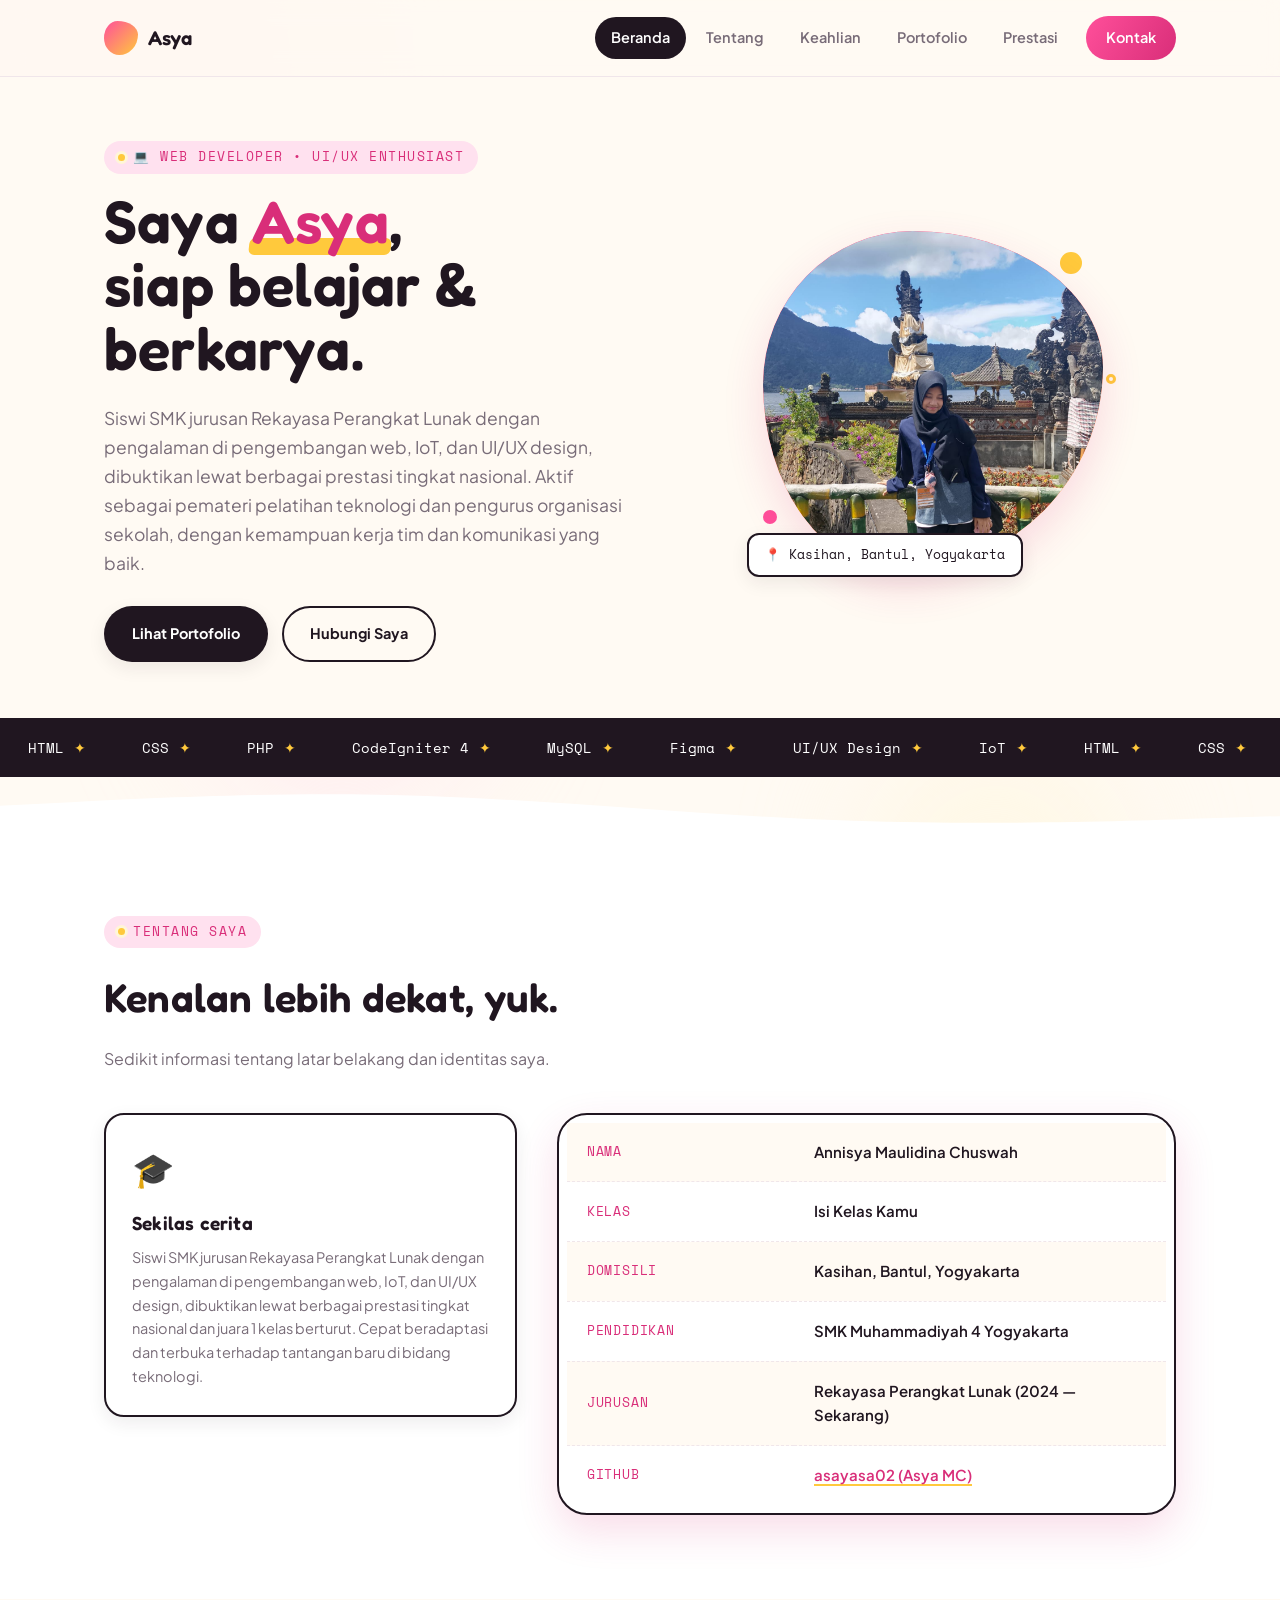
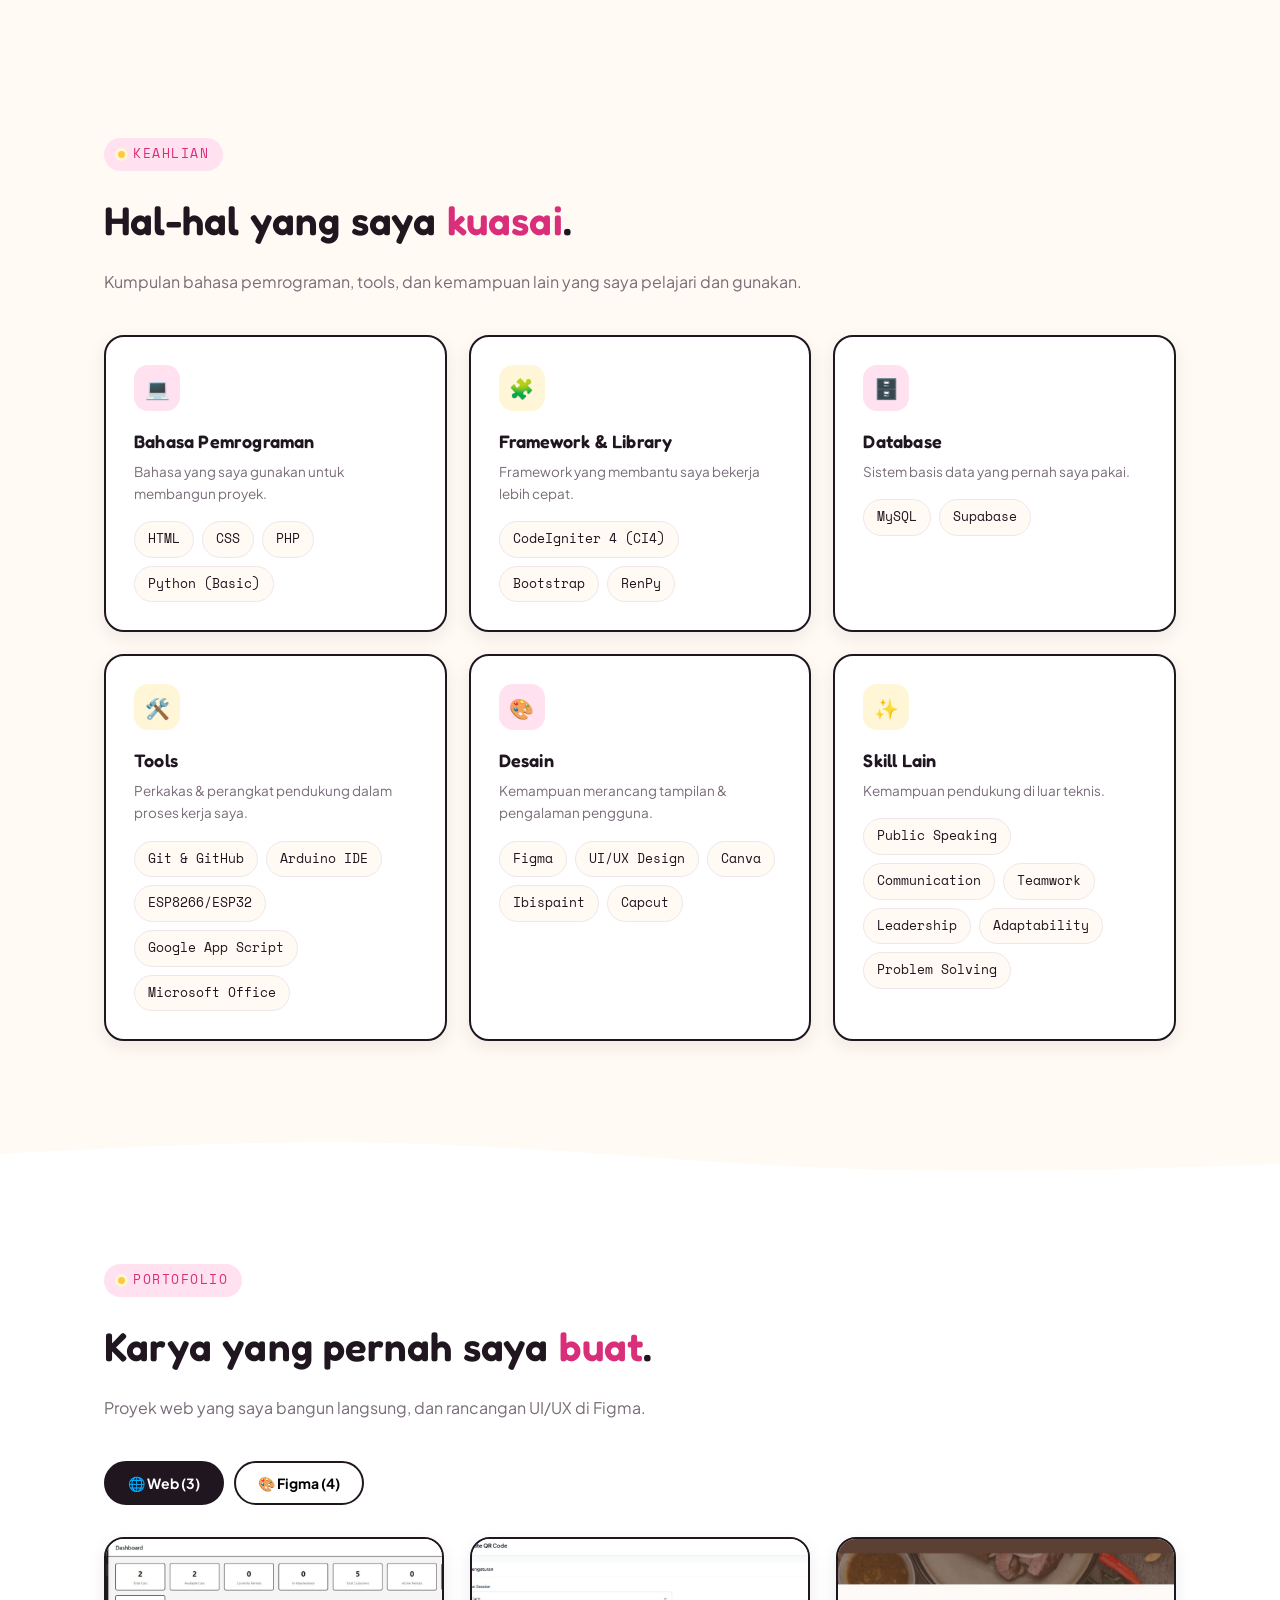
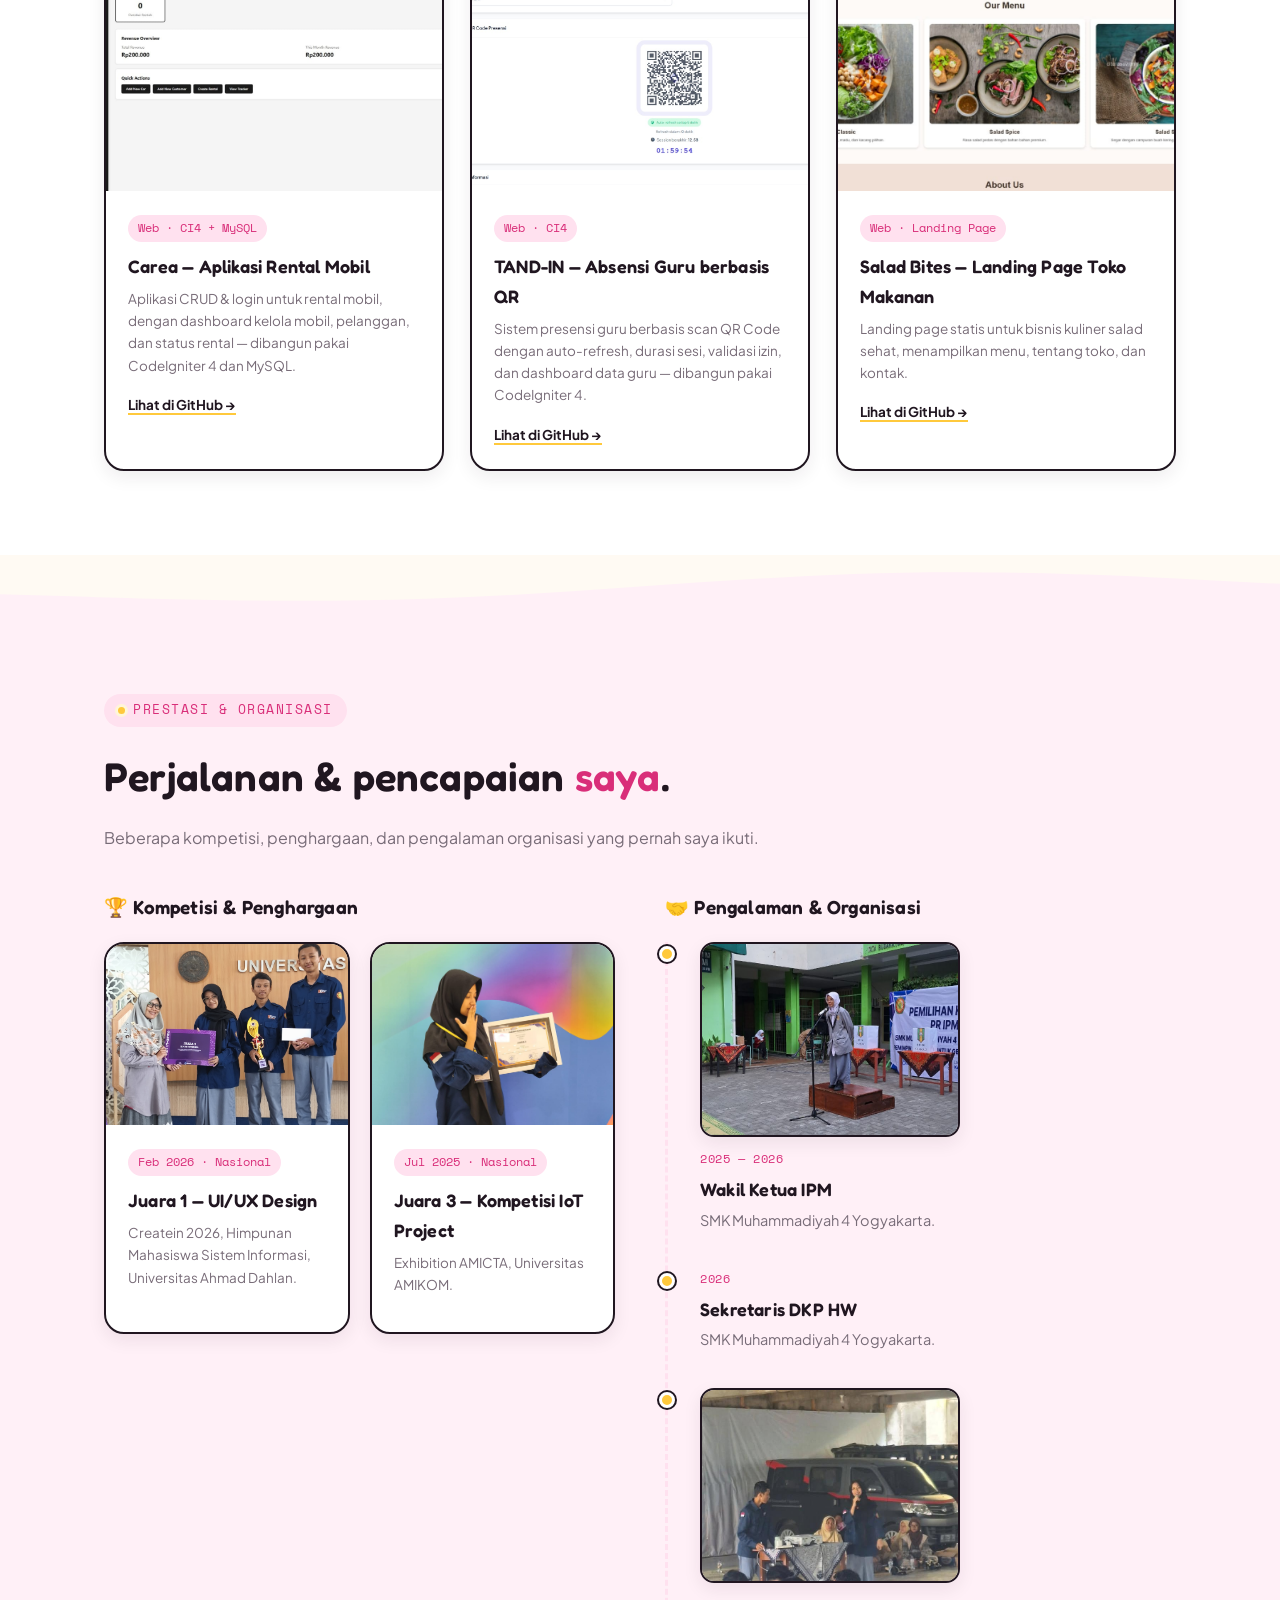
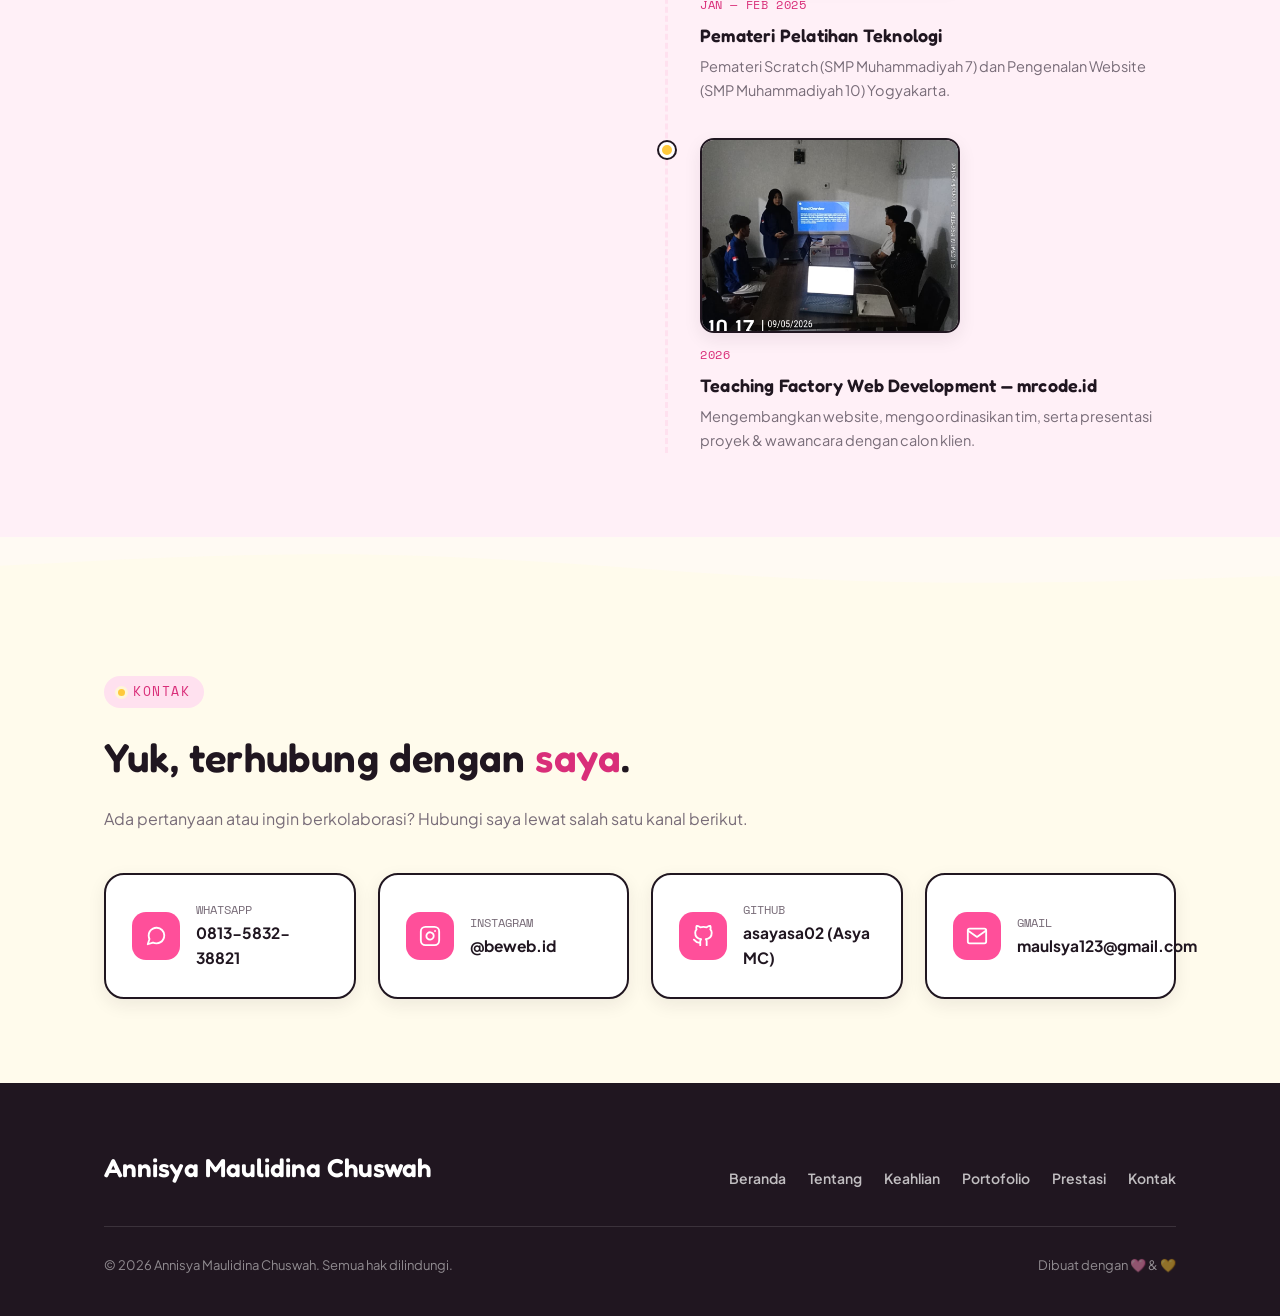
==== commit dcf3df18: "Update name" ====
--- a/web-profil/index.html
+++ b/web-profil/index.html
@@ -41,7 +41,7 @@
   <div class="wrap">
     <div class="hero-text reveal">
       <span class="eyebrow">💻 Web Developer • UI/UX Enthusiast</span>
-      <h1>Saya <span class="accent">Annisya</span>,<br>siap belajar &amp; berkarya.</h1>
+      <h1>Saya <span class="accent">Asya</span>,<br>siap belajar &amp; berkarya.</h1>
       <p class="lead">
         Siswi SMK jurusan Rekayasa Perangkat Lunak dengan pengalaman di pengembangan web, IoT, dan UI/UX design,
         dibuktikan lewat berbagai prestasi tingkat nasional. Aktif sebagai pemateri pelatihan teknologi dan
